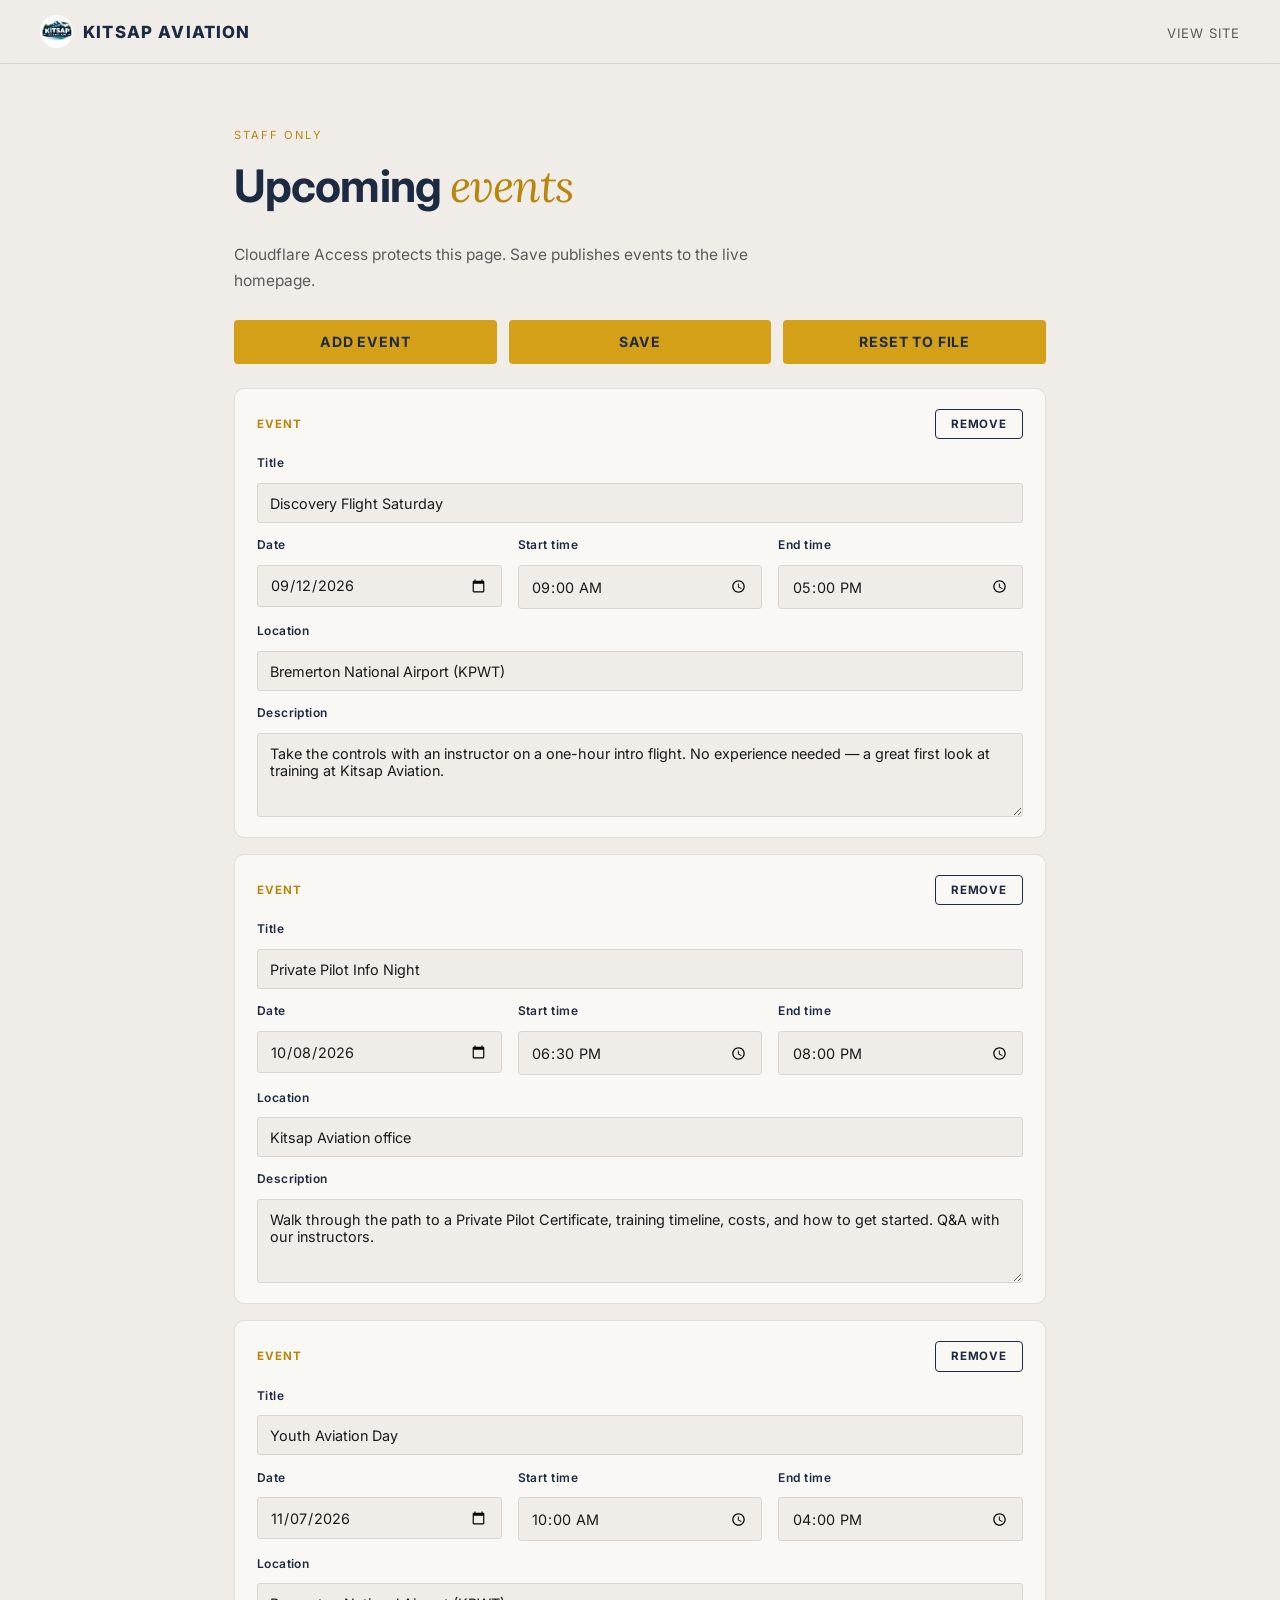
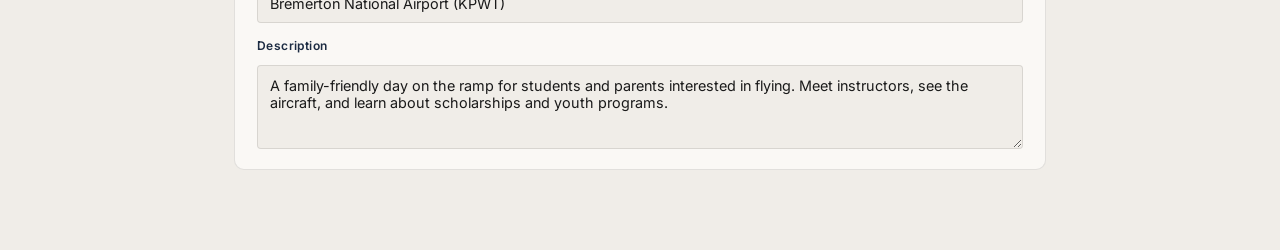
==== admin.html @ 5fd2a132 "Add events section, admin editor, and Cloudflare KV publishing. Co-authored-by: Cursor <cursoragent@" ====
<!DOCTYPE html>
<html lang="en">
  <head>
    <meta charset="UTF-8">
    <meta name="viewport" content="width=device-width, initial-scale=1">
    <meta name="robots" content="noindex, nofollow">
    <title>Events Admin - Kitsap Aviation</title>
    <link rel="preconnect" href="https://fonts.googleapis.com">
    <link rel="preconnect" href="https://fonts.gstatic.com" crossorigin>
    <link href="https://fonts.googleapis.com/css2?family=Inter:wght@400;500;700;800&family=Lora:ital,wght@0,400;0,500;1,400&display=swap" rel="stylesheet">
    <link rel="stylesheet" href="styles/styles.css">
    <link rel="icon" type="image/png" href="img/kitsap-aviation-icon.jpg">
  </head>

  <body>
    <nav>
      <div class="logo">
        <a href="index.html" class="logo-link">
          <img class="logo-icon" src="img/kitsap-aviation-icon.jpg" alt="icon">
          <span>Kitsap Aviation</span>
        </a>
      </div>
      <ul class="nav-links">
        <li><a href="index.html">View site</a></li>
      </ul>
    </nav>

    <div class="admin-page">
      <section class="admin-app" id="admin-app">
        <div class="admin-header">
          <div>
            <div class="section-label">Staff only</div>
            <h1 class="section-title">Upcoming <em>events</em></h1>
            <p class="section-sub">Cloudflare Access protects this page. Save publishes events to the live homepage.</p>
          </div>
          <div class="admin-actions-primary">
            <button class="btn-primary" type="button" id="add-event">Add event</button>
            <button class="btn-primary" type="button" id="save-events">Save</button>
            <button class="btn-primary" type="button" id="clear-draft">Reset to file</button>
          </div>
        </div>
        <p class="admin-status" id="admin-status" hidden></p>
        <div class="admin-list" id="admin-list"></div>
      </section>
    </div>

    <template id="event-editor-template">
      <article class="admin-event-card">
        <div class="admin-event-top">
          <strong class="admin-event-label">Event</strong>
          <button class="admin-delete" type="button">Remove</button>
        </div>
        <div class="admin-grid">
          <div class="form-row admin-span-2">
            <label>Title</label>
            <input type="text" name="title" required placeholder="Discovery Flight Saturday">
          </div>
          <div class="form-row">
            <label>Date</label>
            <input type="date" name="date" required>
          </div>
          <div class="form-row">
            <label>Start time</label>
            <input type="time" name="startTime" required>
          </div>
          <div class="form-row">
            <label>End time</label>
            <input type="time" name="endTime" required>
          </div>
          <div class="form-row admin-span-2">
            <label>Location</label>
            <input type="text" name="location" placeholder="Bremerton National Airport (KPWT)">
          </div>
          <div class="form-row admin-span-2">
            <label>Description</label>
            <textarea name="description" rows="3" placeholder="What visitors should know."></textarea>
          </div>
        </div>
      </article>
    </template>

    <script src="js/events.js"></script>
    <script>
      (function () {
        var list = document.getElementById('admin-list');
        var statusEl = document.getElementById('admin-status');
        var template = document.getElementById('event-editor-template');
        var events = [];

        function showStatus(message, isError) {
          statusEl.hidden = false;
          statusEl.textContent = message;
          statusEl.classList.toggle('is-error', !!isError);
        }

        function createCard(event) {
          var node = template.content.firstElementChild.cloneNode(true);
          node.dataset.id = event.id || '';
          node.querySelector('[name="title"]').value = event.title || '';
          node.querySelector('[name="date"]').value = event.date || '';
          node.querySelector('[name="startTime"]').value = event.startTime || '';
          node.querySelector('[name="endTime"]').value = event.endTime || '';
          node.querySelector('[name="location"]').value = event.location || '';
          node.querySelector('[name="description"]').value = event.description || '';
          node.querySelector('.admin-delete').addEventListener('click', function () {
            node.remove();
          });
          return node;
        }

        function renderEditors() {
          list.innerHTML = '';
          KitsapEvents.sort(events).forEach(function (event) {
            list.appendChild(createCard(event));
          });
        }

        function collectEvents() {
          return Array.from(list.querySelectorAll('.admin-event-card')).map(function (card) {
            return {
              id: card.dataset.id || 'event-' + Date.now() + '-' + Math.random().toString(36).slice(2, 7),
              title: card.querySelector('[name="title"]').value.trim(),
              date: card.querySelector('[name="date"]').value,
              startTime: card.querySelector('[name="startTime"]').value,
              endTime: card.querySelector('[name="endTime"]').value,
              location: card.querySelector('[name="location"]').value.trim(),
              description: card.querySelector('[name="description"]').value.trim(),
              linkText: 'RSVP',
              linkHref: 'contact.html?interest=Upcoming+Event'
            };
          }).filter(function (event) {
            return event.title && event.date;
          });
        }

        KitsapEvents.load().then(function (data) {
          events = data;
          renderEditors();
          if (KitsapEvents.hasLocalDraft()) {
            showStatus('Showing a local draft. Press Save to publish it to the live site.');
          }
        });

        document.getElementById('add-event').addEventListener('click', function () {
          list.prepend(createCard({
            id: 'event-' + Date.now()
          }));
        });

        document.getElementById('save-events').addEventListener('click', function () {
          events = collectEvents();
          KitsapEvents.save(events);
          showStatus('Publishing events…');
          KitsapEvents.saveLive(events).then(function (result) {
            if (result.ok) {
              showStatus('Saved. The live homepage will show these events.');
              return;
            }
            if (result.status === 503) {
              showStatus((result.data && result.data.message) || 'Finish Cloudflare Access and KV setup, then save again.', true);
              return;
            }
            if (result.status === 401) {
              showStatus('Cloudflare Access session expired. Refresh and sign in, then save.', true);
              return;
            }
            if (result.status === 0 || result.status === 404) {
              showStatus('No live API on this server. Saved on this computer only. After Cloudflare deploy, Save will publish.');
              return;
            }
            showStatus((result.data && result.data.error) || 'Could not publish events.', true);
          });
        });

        document.getElementById('clear-draft').addEventListener('click', function () {
          KitsapEvents.clearLocal();
          KitsapEvents.load().then(function (data) {
            events = data;
            renderEditors();
            showStatus('Local draft cleared. Showing events from the site.');
          });
        });
      })();
    </script>
  </body>
</html>
---- styles/styles.css ----
:root {
    --font-sans: 'Inter', system-ui, -apple-system, 'Segoe UI', sans-serif;
    --bg: #f0ede8;
    --bg-card: #faf8f5;
    --bg-mid: #e8e4de;
    --bg-dark: #1c2b42;
    --navy: #1c2b42;
    --gold: #b8860b;
    --gold-bright: #d4a017;
    --text-main: #1a1a1a;
    --text-sub: #5a5a5a;
    --text-muted: #8a8a8a;
    --border: rgba(0,0,0,0.10);
    --border-soft: rgba(0,0,0,0.06);
}

* { box-sizing: border-box; margin: 0; padding: 0; }

html {
    background: var(--bg);
    scroll-behavior: smooth;
}

body {
    font-family: var(--font-sans);
    background: var(--bg);
    color: var(--text-main);
    overflow-x: hidden;
}

nav {
    position: sticky; top: 0; z-index: 100;
    background: rgba(240,237,232,0.94);
    backdrop-filter: blur(8px);
    border-bottom: 1px solid var(--border);
    padding: 0 2.5rem;
    display: flex; align-items: center; justify-content: space-between;
    min-height: 64px;
}

.logo {
    display: flex; align-items: center; gap: 10px;
    font-size: 1.05rem; font-weight: 800; letter-spacing: 0.07em;
    color: var(--navy); text-transform: uppercase;
}
.logo-icon {
    width: 33px; height: 33px;
    background: var(--navy);
    border-radius: 50%;
    display: flex; align-items: center; justify-content: center;
    font-size: 16px; color: #f5e6c0;
}
.nav-links { display: flex; gap: 2rem; list-style: none; }
.nav-links a {
    color: var(--text-sub); text-decoration: none;
    font-size: 0.82rem; letter-spacing: 0.06em; text-transform: uppercase;
    transition: color 0.2s;
}
.nav-links a:hover { color: var(--navy); }

.hero {
    background: var(--bg-dark);
    color: #f0ede8;
    padding: 6rem 3rem 5rem;
    display: flex; flex-direction: column;
    align-items: center; text-align: center;
    position: relative;
}
.hero > :not(.hero-grid-bg) {
    position: relative;
    z-index: 1;
    overflow: visible;
    min-height: min-content;
}
.hero-grid-bg {
    position: absolute; inset: 0; pointer-events: none;
    overflow: hidden;
    background:
      linear-gradient(to bottom, rgba(0, 0, 0, 0.25) 0%, rgba(0, 0, 0, 0.45) 100%),
      image-set(
        url('../img/main_bg.webp') type('image/webp'),
        url('../img/main_bg.jpeg') type('image/jpeg')
      ) center/cover no-repeat;
}
.hero h1 {
    font-size: clamp(2.6rem, 5.5vw, 5rem);
    font-weight: 700;
    letter-spacing: -0.02em;
    max-width: 860px;
    margin-bottom: 2rem;
    color: #f0ede8;
    overflow: visible;
    display: flex;
    flex-direction: column;
    align-items: center;
    gap: 0.15em;
    flex-shrink: 0;
    position: relative;
    z-index: 2;
}
.hero-title-line {
    display: block;
    line-height: 1.2;
    overflow: visible;
}
.hero h1 span:not(.hero-title-line) {
    color: #f5d98a;
    font-family: 'Lora', serif;
    font-style: italic;
    font-weight: 400;
}
.hero p {
    font-size: 1.05rem; line-height: 1.7;
    color: rgba(240, 237, 232, 0.92);
    text-shadow: 0 1px 6px rgba(0, 0, 0, 0.35);
    max-width: 500px; margin-bottom: 2.5rem;
    position: relative;
    z-index: 1;
}
.hero-btns { display: flex; gap: 1rem; flex-wrap: wrap; justify-content: center; }
.btn-primary {
    background: #d4a017; color: var(--navy);
    border: none; padding: 0.85rem 2rem;
    font-family: var(--font-sans); font-weight: 700; font-size: 0.88rem;
    letter-spacing: 0.06em; text-transform: uppercase;
    border-radius: 4px; cursor: pointer; transition: all 0.2s;
    text-decoration: none; display: inline-block;
}
.btn-primary:hover { background: #e8b420; transform: translateY(-1px); }
.btn-outline {
    background: transparent; color: #f0ede8;
    border: 1px solid rgba(240,237,232,0.3);
    padding: 0.85rem 2rem;
    font-family: var(--font-sans); font-weight: 500; font-size: 0.88rem;
    letter-spacing: 0.06em; text-transform: uppercase;
    border-radius: 4px; cursor: pointer; transition: all 0.2s;
    text-decoration: none; display: inline-block;
}
.btn-outline:hover { border-color: rgba(240,237,232,0.7); }

.main-section { padding: 5rem 3rem; max-width: 1100px; margin: 0 auto; }
.section-label {
    font-size: 0.7rem; letter-spacing: 0.18em; text-transform: uppercase;
    color: var(--gold); margin-bottom: 0.6rem;
}
.section-title {
    font-size: clamp(1.8rem, 3.5vw, 2.8rem);
    font-weight: 700; line-height: 1.45;
    letter-spacing: -0.02em; margin-bottom: 1rem; color: var(--navy);
    overflow: visible;
    padding: 0.05em 0 0.15em;
}
.section-title em {
    font-family: 'Lora', serif;
    font-style: italic;
    font-weight: 400;
    color: var(--gold);
    line-height: inherit;
    display: inline;
    vertical-align: baseline;
}
.section-sub {
    color: var(--text-sub);
    font-size: 0.97rem;
    line-height: 1.7;
    max-width: 500px;
    overflow: visible;
    padding-bottom: 0.1em;
}

.programs-grid {
    display: grid; grid-template-columns: repeat(auto-fit, minmax(200px, 1fr));
    gap: 1rem; margin-top: 3rem;
}
.program-card {
    background: var(--bg-card); border: 1px solid var(--border);
    border-radius: 10px; padding: 1.75rem 1.5rem;
    transition: all 0.2s; cursor: pointer;
}
.program-card:hover { border-color: var(--gold-bright); transform: translateY(-3px); }
.program-icon { 
    font-size: 1.6rem; 
    margin-bottom: 1rem; 
    display: block; 
}
.program-card h3 { 
    font-size: 0.97rem; 
    font-weight: 700; color: var(--navy); margin-bottom: 0.5rem; }
.program-card p { font-size: 0.83rem; color: var(--text-sub); line-height: 1.6; }
.program-tag {
    display: inline-block; margin-top: 1rem;
    font-size: 0.68rem; letter-spacing: 0.1em; text-transform: uppercase;
    color: var(--gold); font-weight: 700;
}
.program-card-featured {
    background: var(--navy);
    border-color: rgba(212,160,23,0.45);
    grid-column: 1 / -1;
    display: grid;
    grid-template-columns: auto 1fr auto;
    grid-template-rows: auto auto;
    gap: 0 1.5rem;
    align-items: center;
    padding: 2rem 2.25rem;
}
.program-card-featured .program-icon {
    grid-row: 1 / 3;
    font-size: 2.2rem;
    margin-bottom: 0;
}
.program-card-featured h3 {
    color: #f0ede8;
    font-size: 1.15rem;
    margin-bottom: 0.35rem;
}
.program-card-featured p {
    grid-column: 2;
    color: rgba(240,237,232,0.7);
    font-size: 0.9rem;
    max-width: 520px;
}
.program-card-featured .btn-signup {
    grid-column: 3;
    grid-row: 1 / 3;
    align-self: center;
    background: #d4a017;
    color: var(--navy);
    border: none;
    padding: 0.75rem 1.5rem;
    font-family: var(--font-sans);
    font-weight: 700;
    font-size: 0.78rem;
    letter-spacing: 0.06em;
    text-transform: uppercase;
    border-radius: 4px;
    cursor: pointer;
    text-decoration: none;
    white-space: nowrap;
    transition: all 0.2s;
}
.program-card-featured .btn-signup:hover {
    background: #e8b420;
    transform: translateY(-1px);
}
.program-card-featured:hover {
    border-color: var(--gold-bright);
    transform: translateY(-3px);
}
@media (max-width: 640px) {
    .program-card-featured {
        grid-template-columns: 1fr;
        grid-template-rows: auto;
        text-align: center;
        padding: 1.75rem 1.5rem;
    }
    .program-card-featured .program-icon {
        grid-row: auto;
        margin-bottom: 0.75rem;
    }
    .program-card-featured p { grid-column: 1; }
    .program-card-featured .btn-signup {
        grid-column: 1;
        grid-row: auto;
        margin-top: 1rem;
        justify-self: center;
    }
}

.alt-bg { background: var(--bg-card); border-top: 1px solid var(--border-soft); border-bottom: 1px solid var(--border-soft); }
.instructors-grid {
    display: grid; grid-template-columns: repeat(auto-fit, minmax(190px, 1fr));
    gap: 1.25rem; margin-top: 3rem;
}
.instructor-card {
    background: var(--bg); border: 1px solid var(--border);
    border-radius: 10px; padding: 1.5rem; text-align: center;
    transition: border-color 0.2s, transform 0.2s, box-shadow 0.2s;
    width: 100%;
    font: inherit; color: inherit; cursor: pointer;
}
.instructor-card:hover,
.instructor-card:focus-visible {
    border-color: var(--gold-bright);
    transform: translateY(-2px);
    box-shadow: 0 8px 24px rgba(28, 43, 66, 0.08);
    outline: none;
}
.instructor-photo {
    width: 120px; height: 120px; border-radius: 50%; object-fit: cover;
    border: 2px solid rgba(184,134,11,0.35);
    margin: 0 auto 1rem; display: block;
}
.instructor-card picture { display: block; }
.instructor-name { font-weight: 700; font-size: 0.93rem; color: var(--navy); margin-bottom: 3px; }
.instructor-role { font-size: 0.75rem; color: var(--gold); letter-spacing: 0.04em; margin-bottom: 0.35rem; }
.instructor-certs { font-size: 0.78rem; color: var(--text-sub); margin-bottom: 0.3rem; }
.instructor-hours { font-size: 0.73rem; color: var(--text-muted); }
.instructor-view {
    display: inline-block;
    margin-top: 0.85rem;
    font-size: 0.72rem;
    font-weight: 700;
    letter-spacing: 0.08em;
    text-transform: uppercase;
    color: var(--gold);
}

.instructor-modal {
    border: none;
    padding: 0;
    background: transparent;
    max-width: min(720px, calc(100vw - 2rem));
    max-height: calc(100vh - 2rem);
    margin: auto;
    overflow: hidden;
    color: inherit;
}
.instructor-modal::backdrop {
    background: rgba(28, 43, 66, 0.55);
    backdrop-filter: blur(3px);
}
.instructor-modal-panel {
    position: relative;
    display: flex;
    flex-direction: column;
    background: var(--bg-card);
    border: 1px solid var(--border);
    border-radius: 12px;
    padding: 2rem 1.75rem 1.75rem;
    max-height: calc(100vh - 2rem);
    overflow: hidden;
    box-shadow: 0 24px 60px rgba(0, 0, 0, 0.25);
    animation: instructor-modal-in 0.28s ease;
}
@keyframes instructor-modal-in {
    from { opacity: 0; transform: translateY(12px) scale(0.98); }
    to { opacity: 1; transform: translateY(0) scale(1); }
}
.instructor-modal-close {
    position: absolute;
    top: 0.75rem;
    right: 0.85rem;
    width: 2rem;
    height: 2rem;
    border: none;
    background: transparent;
    color: var(--text-muted);
    font-size: 1.6rem;
    line-height: 1;
    cursor: pointer;
    border-radius: 4px;
    transition: color 0.2s, background 0.2s;
}
.instructor-modal-close:hover,
.instructor-modal-close:focus-visible {
    color: var(--navy);
    background: var(--bg-mid);
    outline: none;
}
.instructor-modal-header {
    display: flex;
    flex-direction: row;
    align-items: center;
    justify-content: center;
    text-align: left;
    gap: 1.5rem;
    margin-bottom: 1.5rem;
    padding-right: 0;
}
.instructor-modal-header:last-child { margin-bottom: 0; }
.instructor-modal-photo {
    width: 280px;
    height: 280px;
    border-radius: 50%;
    object-fit: cover;
    border: 3px solid rgba(184,134,11,0.35);
    flex-shrink: 0;
}
.instructor-modal-name {
    font-size: 1.35rem;
    font-weight: 700;
    color: var(--navy);
    margin-bottom: 0.2rem;
}
.instructor-modal-role {
    font-size: 0.82rem;
    color: var(--gold);
    letter-spacing: 0.04em;
    margin-bottom: 0.35rem;
}
.instructor-modal-certs {
    font-size: 0.8rem;
    color: var(--text-sub);
}
.instructor-modal-bio {
    overflow-y: auto;
    overscroll-behavior: contain;
    min-height: 0;
    scrollbar-gutter: stable;
}
.instructor-modal-bio p {
    font-size: 0.92rem;
    line-height: 1.75;
    color: var(--text-sub);
    margin-bottom: 1rem;
}
.instructor-modal-bio p:last-child { margin-bottom: 0; }

@media (max-width: 560px) {
    .instructor-modal-header {
        flex-direction: column;
        text-align: center;
        padding-right: 0;
    }
    .instructor-modal-photo {
        width: 220px;
        height: 220px;
    }
}

.events-list {
    display: flex;
    flex-direction: column;
    gap: 1rem;
    margin-top: 3rem;
}
.event-card {
    display: flex;
    gap: 1.5rem;
    align-items: stretch;
    background: var(--bg-card);
    border: 1px solid var(--border);
    border-radius: 10px;
    padding: 1.35rem 1.5rem;
    transition: border-color 0.2s;
}
.event-card:hover { border-color: var(--gold-bright); }
.event-date {
    flex-shrink: 0;
    width: 72px;
    display: flex;
    flex-direction: column;
    align-items: center;
    justify-content: center;
    background: var(--navy);
    color: #f0ede8;
    border-radius: 8px;
    padding: 0.75rem 0.5rem;
    text-align: center;
}
.event-month {
    font-size: 0.68rem;
    letter-spacing: 0.14em;
    text-transform: uppercase;
    color: #f5d98a;
    font-weight: 700;
}
.event-day {
    font-size: 1.7rem;
    font-weight: 800;
    line-height: 1.15;
    letter-spacing: -0.03em;
}
.event-weekday {
    font-size: 0.68rem;
    letter-spacing: 0.08em;
    text-transform: uppercase;
    color: rgba(240,237,232,0.55);
}
.event-body h3 {
    font-size: 1.02rem;
    font-weight: 700;
    color: var(--navy);
    margin-bottom: 0.3rem;
}
.event-meta {
    font-size: 0.78rem;
    color: var(--gold);
    letter-spacing: 0.02em;
    margin-bottom: 0.55rem;
}
.event-body p:not(.event-meta) {
    font-size: 0.86rem;
    color: var(--text-sub);
    line-height: 1.65;
    margin-bottom: 0.85rem;
}
.event-link {
    font-size: 0.72rem;
    font-weight: 700;
    letter-spacing: 0.08em;
    text-transform: uppercase;
    color: var(--gold);
    text-decoration: none;
}
.event-link:hover { color: var(--navy); }
.events-empty {
    margin-top: 3rem;
    color: var(--text-sub);
    font-size: 0.95rem;
    line-height: 1.7;
}
.events-empty a { color: var(--gold); }

@media (max-width: 560px) {
    .event-card {
        flex-direction: column;
        gap: 1rem;
        padding: 1.25rem;
    }
    .event-date {
        width: 100%;
        flex-direction: row;
        gap: 0.5rem;
        padding: 0.55rem 0.85rem;
    }
    .event-day { font-size: 1.15rem; }
}

.cta-section { background: var(--navy); color: #f0ede8; text-align: center; padding: 6rem 3rem; }
.cta-section .section-label { color: #f5d98a; }
.cta-section h2 {
    font-size: clamp(2rem, 4vw, 3.2rem);
    font-weight: 700;
    line-height: 1.45;
    letter-spacing: -0.02em;
    color: #f0ede8;
    margin-bottom: 1rem;
    overflow: visible;
    padding: 0.05em 0 0.15em;
}
.cta-section h2 em {
    display: inline;
    line-height: inherit;
    vertical-align: baseline;
}
.cta-section p { color: rgba(240,237,232,0.6); font-size: 1rem; max-width: 420px; margin: 0 auto 2.5rem; }
.cta-btns { display: flex; gap: 1rem; justify-content: center; flex-wrap: wrap; }
.btn-primary-inv {
    background: #d4a017; color: var(--navy); border: none; padding: 0.85rem 2rem;
    font-family: var(--font-sans); font-weight: 700; font-size: 0.88rem;
    letter-spacing: 0.06em; text-transform: uppercase; border-radius: 4px; cursor: pointer; transition: all 0.2s;
    text-decoration: none; display: inline-block;
}
.btn-primary-inv:hover { background: #e8b420; }

.logo-link {
    display: flex; align-items: center; gap: 10px;
    text-decoration: none; color: inherit;
}

.contact-page {
    padding: 4rem 2rem 5rem;
    min-height: calc(100vh - 64px - 200px);
    background: var(--bg-card);
    border-top: 1px solid var(--border-soft);
}
.contact-layout {
    max-width: 960px;
    margin: 0 auto;
    display: grid;
    grid-template-columns: minmax(0, 1fr) minmax(0, 1.1fr);
    gap: 3rem;
    align-items: start;
}
.contact-info {
    min-width: 0;
    overflow: clip;
    z-index: 0;
}
.contact-form-panel {
    min-width: 0;
    position: relative;
    background: var(--bg);
    border: 1px solid var(--border);
    border-radius: 8px;
    padding: 2rem;
    z-index: 10;
    pointer-events: auto;
    isolation: isolate;
}
.contact-info h1 {
    font-size: clamp(2rem, 4vw, 2.6rem);
    font-weight: 700;
    line-height: 1.35;
    letter-spacing: -0.02em;
    margin-bottom: 1rem;
    color: var(--navy);
}
.contact-intro {
    color: var(--text-sub);
    font-size: 0.95rem;
    line-height: 1.75;
    margin-bottom: 2rem;
}
.contact-details {
    padding-top: 1.75rem;
    border-top: 1px solid var(--border);
}
.contact-details h2 {
    font-size: 0.72rem;
    font-weight: 700;
    letter-spacing: 0.14em;
    text-transform: uppercase;
    color: var(--gold);
    margin-bottom: 1.25rem;
}
.contact-details dl {
    display: flex;
    flex-direction: column;
    gap: 1rem;
}
.contact-detail dt {
    font-size: 0.72rem;
    font-weight: 700;
    letter-spacing: 0.08em;
    text-transform: uppercase;
    color: var(--text-muted);
    margin-bottom: 0.25rem;
}
.contact-detail dd {
    font-size: 0.92rem;
    color: var(--navy);
    line-height: 1.5;
    overflow-wrap: anywhere;
}
.contact-detail dd a {
    color: var(--navy);
    text-decoration: none;
    transition: color 0.2s;
}
.contact-detail dd a:hover {
    color: var(--gold);
}
.contact-form-panel h2 {
    font-size: 1.1rem;
    font-weight: 700;
    color: var(--navy);
    margin-bottom: 0.5rem;
}
.contact-form-note {
    font-size: 0.82rem;
    color: var(--text-muted);
    margin-bottom: 1.5rem;
    line-height: 1.5;
}
.contact-form {
    display: flex;
    flex-direction: column;
    gap: 1.25rem;
    position: relative;
    z-index: 1;
    pointer-events: auto;
}
.form-row { display: flex; flex-direction: column; gap: 0.45rem; }
.form-row label {
    font-size: 0.78rem;
    font-weight: 600;
    letter-spacing: 0.04em;
    color: var(--navy);
}
.contact-form input:not([type="hidden"]),
.contact-form select,
.contact-form textarea {
    font-family: var(--font-sans);
    font-size: 0.9rem;
    padding: 0.75rem 0.9rem;
    border: 1px solid var(--border);
    border-radius: 4px;
    background: var(--bg-card);
    color: var(--text-main);
    transition: border-color 0.2s;
    width: 100%;
    pointer-events: auto;
}
.contact-form input:focus,
.contact-form select:focus,
.contact-form textarea:focus {
    outline: none;
    border-color: var(--navy);
}
.contact-form textarea { resize: vertical; min-height: 110px; }
.btn-submit {
    width: 100%;
    margin-top: 0.25rem;
}
.btn-submit:disabled {
    opacity: 0.7;
    cursor: not-allowed;
}
.form-success {
    margin-top: 0;
    padding: 1rem 1.25rem;
    background: #e6f4ec;
    color: #2e7d50;
    border: 1px solid rgba(46,125,80,0.25);
    border-radius: 4px;
    font-size: 0.9rem;
    line-height: 1.6;
}
.form-error {
    margin-top: 0;
    padding: 1rem 1.25rem;
    background: #fdecea;
    color: #9b2c2c;
    border: 1px solid rgba(155,44,44,0.25);
    border-radius: 4px;
    font-size: 0.9rem;
    line-height: 1.6;
}
.form-error a {
    color: inherit;
    font-weight: 600;
}
.form-reset {
    margin-top: 1rem;
    font-size: 0.85rem;
    text-align: center;
}
.form-reset a {
    color: var(--navy);
    font-weight: 600;
    text-decoration: none;
}
.form-reset a:hover {
    color: var(--gold);
}

.botcheck { display: none; }

@media (max-width: 768px) {
    .contact-layout {
        grid-template-columns: 1fr;
        gap: 2.5rem;
    }
}

footer { background: #12202f; border-top: 1px solid rgba(255,255,255,0.06); padding: 3rem; }
.footer-inner {
    max-width: 1100px; margin: 0 auto;
    display: grid;
    grid-template-columns: 1fr auto 1fr;
    column-gap: 3.5rem;
    align-items: start;
}
.footer-brand {
    display: flex;
    flex-direction: column;
    align-items: flex-start;
    text-align: left;
    justify-self: center;
}
.footer-brand p { font-size: 0.82rem; color: rgba(240,237,232,0.4); max-width: 240px; line-height: 1.6; margin-top: 0.75rem; }
.footer-logo {
    display: flex; align-items: center; justify-content: flex-start; gap: 10px;
    font-size: 1rem; font-weight: 800; letter-spacing: 0.07em; color: #f0ede8; text-transform: uppercase;
}
.footer-divider {
    width: 1px;
    align-self: stretch;
    background: rgba(255, 255, 255, 0.1);
}
.footer-col {
    text-align: right;
    justify-self: center;
}
.footer-col h4 {
    font-size: 0.68rem;
    letter-spacing: 0.14em;
    text-transform: uppercase;
    color: #d4a017;
    margin-bottom: 1.25rem;
}
.footer-contact-list {
    display: flex;
    flex-direction: column;
    align-items: flex-end;
    gap: 0.85rem;
}
.footer-contact-item {
    text-align: right;
}
.footer-contact-item dt {
    font-size: 0.68rem;
    font-weight: 600;
    letter-spacing: 0.08em;
    text-transform: uppercase;
    color: rgba(240, 237, 232, 0.35);
    margin-bottom: 0.2rem;
}
.footer-contact-item dd {
    font-size: 0.84rem;
    color: rgba(240, 237, 232, 0.7);
    line-height: 1.5;
}
.footer-contact-item dd a {
    color: rgba(240, 237, 232, 0.7);
    text-decoration: none;
    transition: color 0.2s;
}
.footer-contact-item dd a:hover {
    color: #f0ede8;
}

@media (max-width: 640px) {
    footer { padding: 3rem; }
    .footer-inner {
        display: flex;
        flex-direction: column;
        align-items: center;
        gap: 2.5rem;
    }
    .footer-divider { display: none; }
    .footer-brand {
        align-items: center;
        text-align: center;
        justify-self: center;
    }
    .footer-logo {
        justify-content: center;
    }
    .footer-col {
        text-align: center;
        justify-self: center;
    }
    .footer-contact-list { align-items: center; }
    .footer-contact-item { text-align: center; }
}

.ig-link {
    display: inline-flex; align-items: center; gap: 8px;
    margin-top: 1.25rem;
    font-size: 0.83rem; color: rgba(240,237,232,0.45);
    text-decoration: none; transition: color 0.2s;
}
.ig-link:hover { color: #f0ede8; }
.ig-icon {
    width: 28px; height: 28px; border-radius: 7px;
    background: rgba(255,255,255,0.08);
    border: 1px solid rgba(255,255,255,0.12);
    display: flex; align-items: center; justify-content: center;
    flex-shrink: 0;
}
.ig-icon svg { width: 14px; height: 14px; }

.footer-bottom {
    max-width: 1100px; margin: 1.25rem auto 0;
    padding-top: 1rem; border-top: 1px solid rgba(255,255,255,0.06);
    display: flex; justify-content: center;
    font-size: 0.73rem; color: rgba(240,237,232,0.2); flex-wrap: wrap; gap: 0.5rem;
    text-align: center;
}

.admin-actions .btn-primary {
    padding: 0.8rem 1rem;
    font-size: 0.78rem;
    flex: 1 1 0;
    text-align: center;
    min-width: 0;
}

.admin-page {
    max-width: 860px;
    margin: 0 auto;
    padding: 4rem 1.5rem 5rem;
}
.admin-header {
    display: flex;
    flex-direction: column;
    gap: 1.5rem;
    margin-bottom: 1.5rem;
}
.admin-header .section-sub { max-width: 520px; }
.admin-actions-primary {
    display: grid;
    grid-template-columns: repeat(3, 1fr);
    gap: 0.75rem;
}
.admin-delete {
    background: transparent;
    color: var(--navy);
    border: 1px solid var(--navy);
    padding: 0.45rem 0.95rem;
    font-family: var(--font-sans);
    font-weight: 700;
    font-size: 0.72rem;
    letter-spacing: 0.08em;
    text-transform: uppercase;
    border-radius: 4px;
    cursor: pointer;
    transition: background 0.2s, color 0.2s;
}
.admin-delete:hover {
    background: var(--navy);
    color: #f5e6c0;
}
.admin-status {
    margin-bottom: 1.25rem;
    padding: 0.85rem 1rem;
    border-radius: 6px;
    background: #e8f2ea;
    color: #2e5a38;
    font-size: 0.86rem;
    line-height: 1.5;
}
.admin-status.is-error {
    background: #f8e8e6;
    color: #8a2f2a;
}
.admin-list {
    display: flex;
    flex-direction: column;
    gap: 1rem;
}
.admin-event-card {
    background: var(--bg-card);
    border: 1px solid var(--border);
    border-radius: 10px;
    padding: 1.25rem 1.35rem;
}
.admin-event-top {
    display: flex;
    justify-content: space-between;
    align-items: center;
    margin-bottom: 1rem;
}
.admin-event-label {
    font-size: 0.72rem;
    letter-spacing: 0.1em;
    text-transform: uppercase;
    color: var(--gold);
}
.admin-grid {
    display: grid;
    grid-template-columns: 1fr 1fr 1fr;
    gap: 0.9rem 1rem;
}
.admin-span-2 { grid-column: 1 / -1; }
.admin-event-card .form-row label {
    font-size: 0.75rem;
    font-weight: 600;
    color: var(--navy);
    margin-bottom: 0.35rem;
    display: block;
}
.admin-event-card input,
.admin-event-card textarea {
    font-family: var(--font-sans);
    font-size: 0.9rem;
    padding: 0.65rem 0.8rem;
    border: 1px solid var(--border);
    border-radius: 4px;
    background: var(--bg);
    color: var(--text-main);
    width: 100%;
}
.admin-event-card input:focus,
.admin-event-card textarea:focus {
    outline: none;
    border-color: var(--navy);
}
.admin-event-card textarea { resize: vertical; min-height: 84px; }

@media (max-width: 720px) {
    .admin-actions-primary { grid-template-columns: 1fr; }
    .admin-grid { grid-template-columns: 1fr; }
}
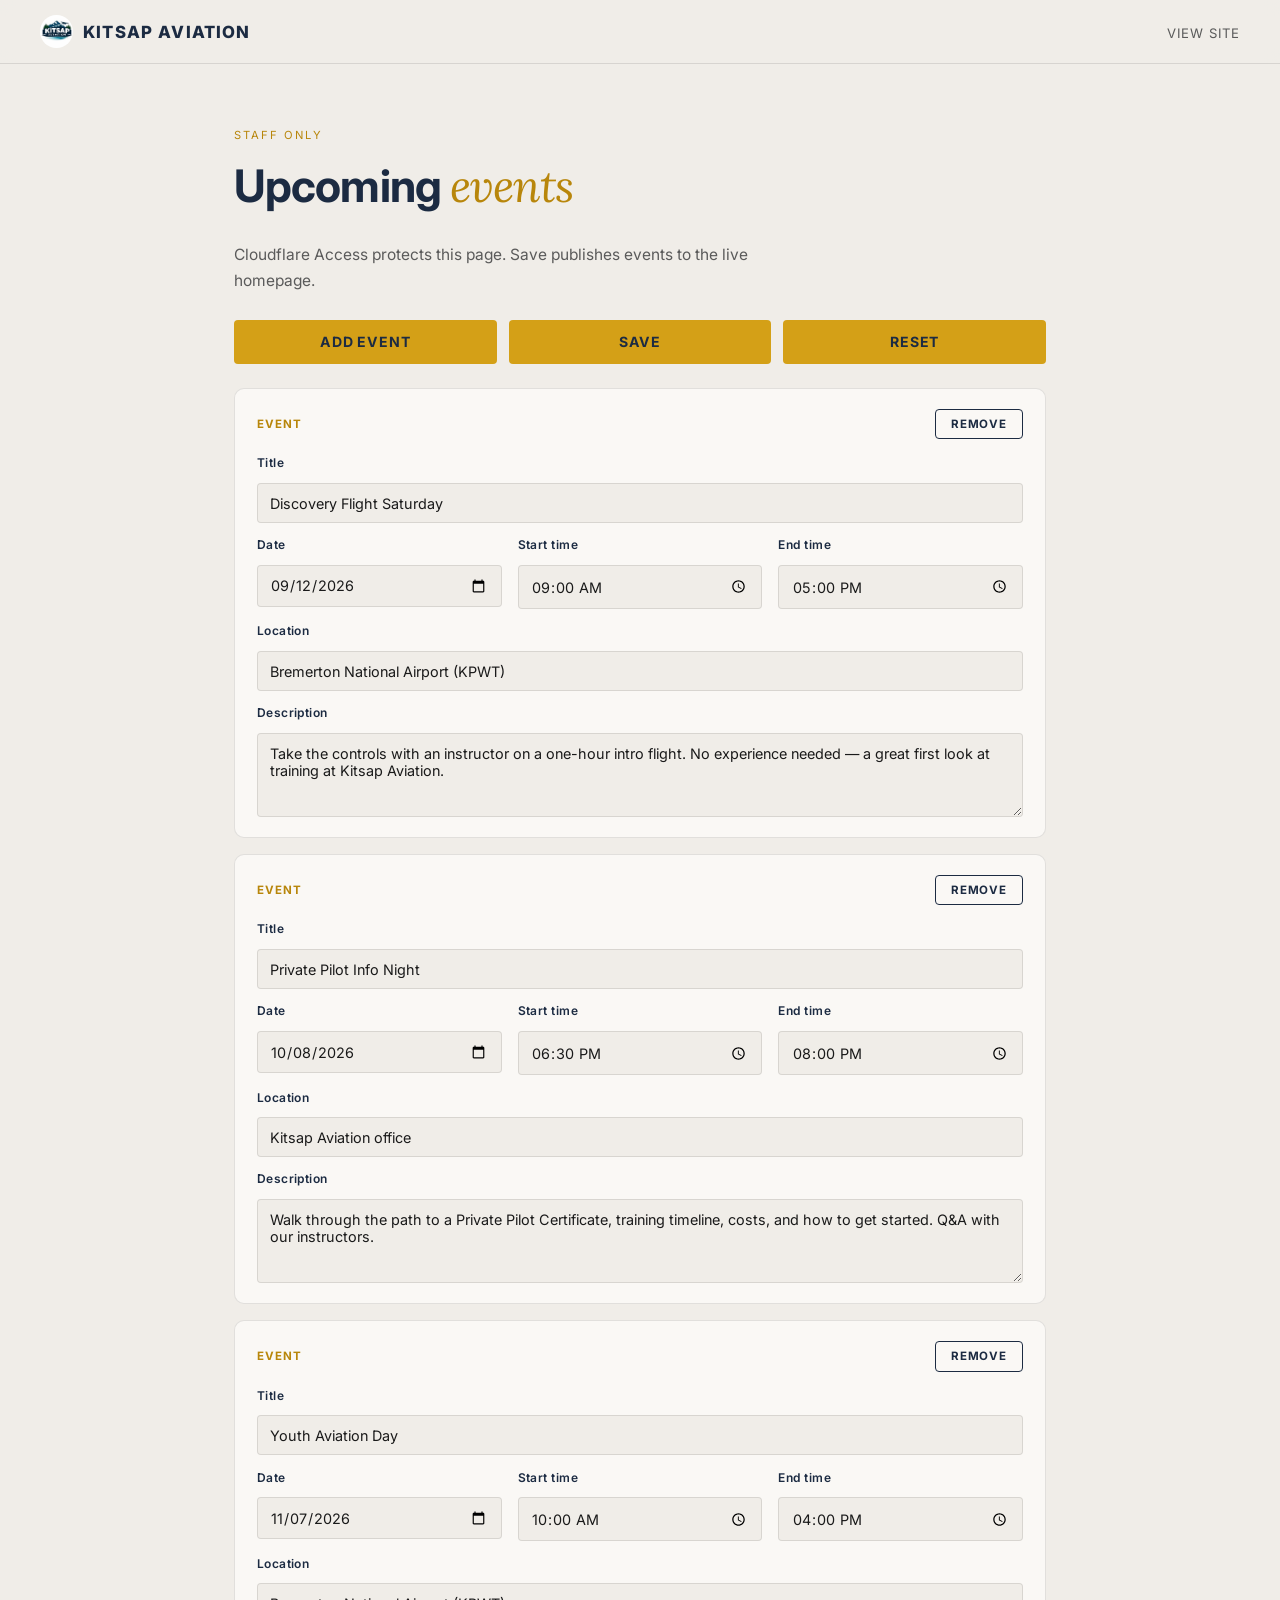
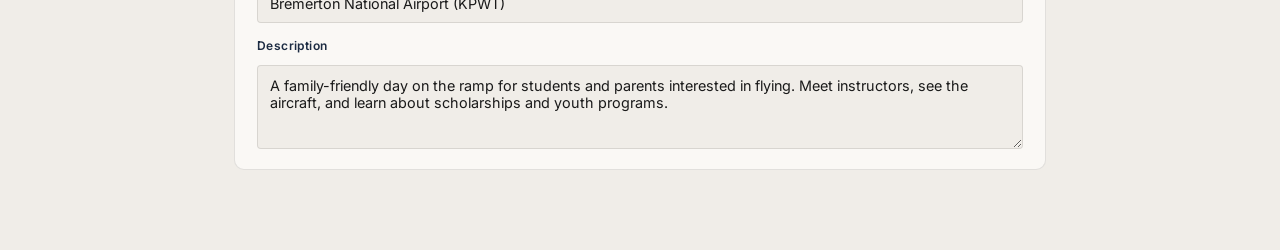
==== commit 5bad2ea3: "Shorten the admin draft-clear button to Reset. Co-authored-by: Cursor <cursoragent@cursor.com>" ====
--- a/admin.html
+++ b/admin.html
@@ -36,7 +36,7 @@
           <div class="admin-actions-primary">
             <button class="btn-primary" type="button" id="add-event">Add event</button>
             <button class="btn-primary" type="button" id="save-events">Save</button>
-            <button class="btn-primary" type="button" id="clear-draft">Reset to file</button>
+            <button class="btn-primary" type="button" id="clear-draft">Reset</button>
           </div>
         </div>
         <p class="admin-status" id="admin-status" hidden></p>
@@ -161,7 +161,18 @@
               return;
             }
             if (result.status === 401) {
-              showStatus('Cloudflare Access session expired. Refresh and sign in, then save.', true);
+              var reason = result.data && result.data.reason;
+              if (reason === 'aud_mismatch') {
+                showStatus('Access AUD does not match this login. Copy the Application Audience tag from the same Access app that protects /admin.html.', true);
+              } else if (reason === 'issuer_mismatch') {
+                showStatus('Access team domain does not match this login. Set CF_ACCESS_TEAM_DOMAIN to taiveyon-dev.cloudflareaccess.com with no https://.', true);
+              } else if (reason === 'expired') {
+                showStatus('Cloudflare Access session expired. Refresh and sign in, then save.', true);
+              } else if (reason === 'missing_token' || reason === 'malformed_token') {
+                showStatus('Save did not receive a valid Access cookie. Refresh /admin.html, sign in, then save.', true);
+              } else {
+                showStatus('Cloudflare Access could not verify this login (' + (reason || 'unauthorized') + ').', true);
+              }
               return;
             }
             if (result.status === 0 || result.status === 404) {
